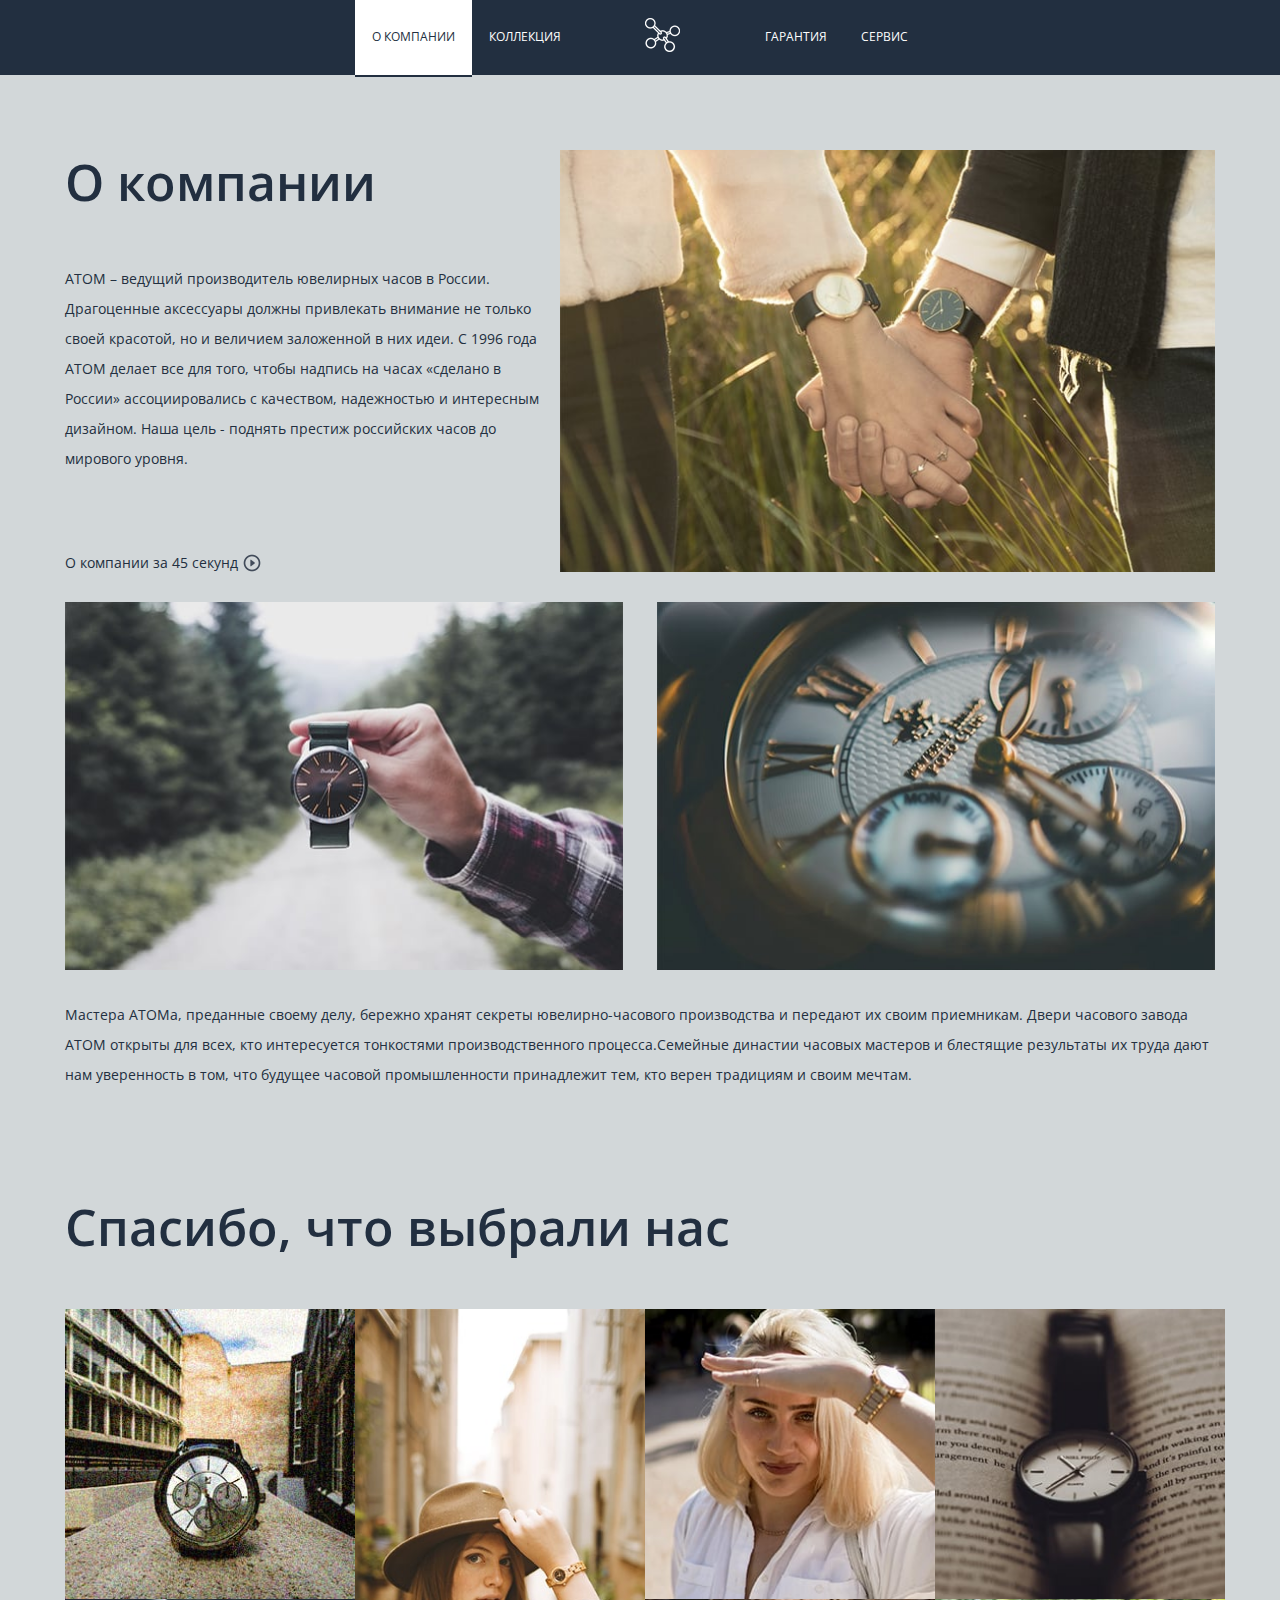
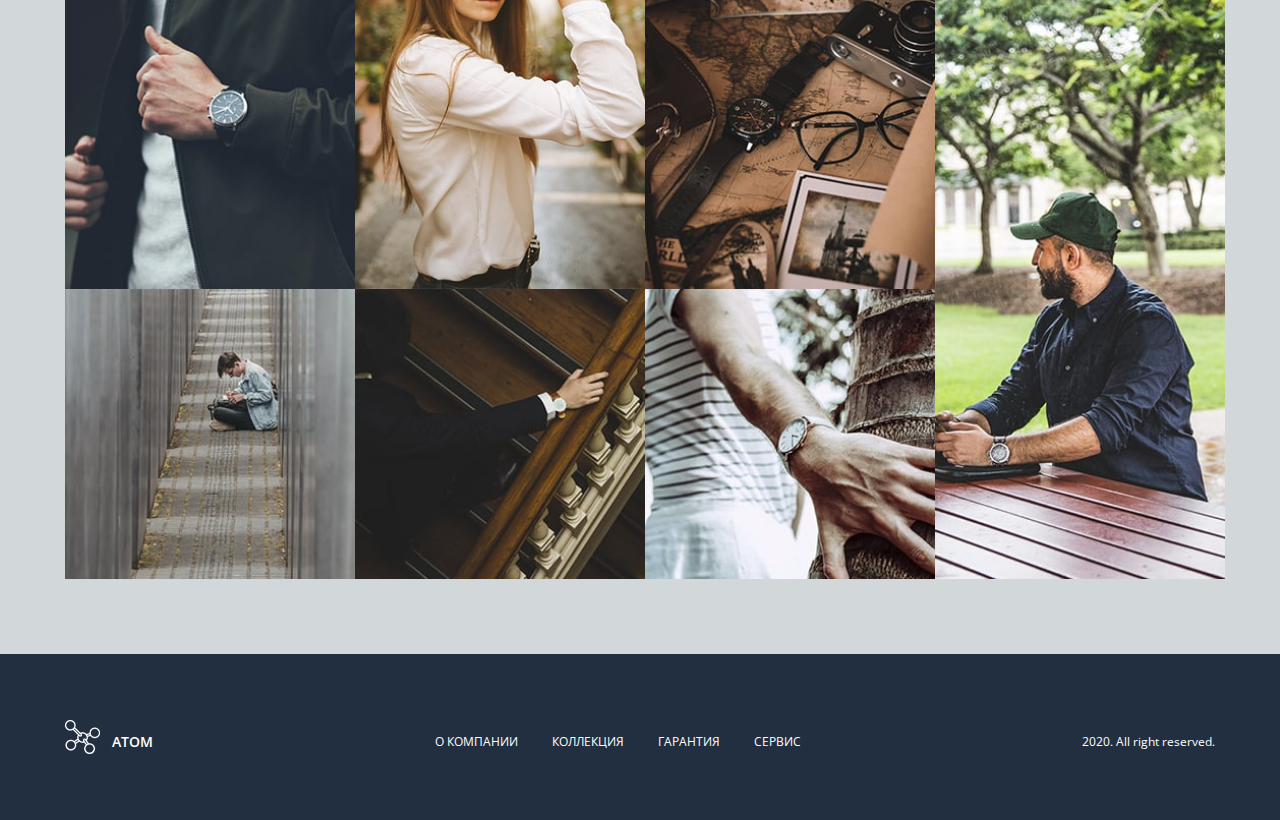
==== blocks/about.html @ 5593a97e "Made second page" ====
<!DOCTYPE html>
<html lang="en">
  <head>
    <meta charset="UTF-8" />
    <meta name="viewport" content="width=device-width, initial-scale=1" />
    <title>Интернет-магазин "Атом"</title>
    <!--css-->
    <link rel="stylesheet" type="text/css" href="../css/styles.min.css" />
  </head>
  <body>
    <div class="wrapper">
      <header class="header header__page-bg">
        <div class="header__row">
          <nav class="header__menu menu">
            <div class="menu__icon icon-menu">
              <span></span>
              <span></span>
              <span></span>
            </div>
            <div class="header-menu"></div>
            <div class="menu__body">
              <ul class="menu__list">
                <li class="active">
                  <a href="#" class="menu__link active"><span>О компании</span></a>
                </li>
                <li>
                  <a href="#" class="menu__link menu__link--right"
                    ><span>Коллекция</span></a
                  >
                </li>
                <li>
                  <a href="#" class="menu__link"><span>Гарантия</span></a>
                </li>
                <li>
                  <a href="#" class="menu__link"><span>Сервис</span></a>
                </li>
              </ul>
            </div>
          </nav>
          <div class="header__logo">
           <a href="../index.html" class="logo__icon"> <img src="../images/logo/01.png" alt="" /></a>
          </div>
        </div>
      </header>
      <main class="main main-page">
        <section class="about">
          <div class="container">
            <div class="about__content">
              <div class="about__row">
                <div class="about__row-body">
                  <div class="row__title title">О компании</div>
                  <div class="row__text">АТОМ – ведущий производитель ювелирных часов в России.
                  Драгоценные аксессуары должны привлекать внимание не только 
                  своей красотой, но и величием заложенной в них идеи. 
                  С 1996 года АТОМ делает все для того,  чтобы надпись на часах 
                  «сделано в России» ассоциировались с качеством, надежностью 
                  и интересным дизайном. Наша цель - поднять престиж  российских 
                  часов до мирового уровня.
                  </div>
                  <div class="row__link"><a href="#" class="row__link">О компании за 45 секунд<img src="../images/about/icon.png"></a></div>
                </div>
                <div class="about__img-body ibg">
                  <img src="../images/about/01.jpg" alt="">
                </div>
              </div>
              <div class="about__row">
                <div class="about__img ibg"><img src="../images/about/02.jpg" alt=""></div>
                <div class="about__img ibg"><img src="../images/about/03.jpg" alt=""></div>
              </div>
              <div class="about__row">
                <div class="about__text">Мастера АТОМа, преданные своему делу, бережно хранят секреты ювелирно-часового производства и передают их своим приемникам. Двери часового завода 
                АТОМ открыты для всех, кто интересуется тонкостями производственного процесса.Семейные династии часовых  мастеров и блестящие результаты их труда дают 
                нам уверенность в том, что будущее часовой промышленности принадлежит тем, кто верен традициям и своим мечтам.</div>
              </div>
            </div>
          </div>
        </section>
        <section class="gallery">
        <div class="container">
          <div class="gallery__body">
            <div class="gallery__title title">Спасибо, что выбрали нас</div>
            <div class="gallery__content">
              <div class="gallery__column">
                <div class="gallery__column-left">
                  <span class="gallery__img ibg"><img src="../images/gallery/01.jpg" alt=""></span>
                  <span class="gallery__img ibg"><img src="../images/gallery/02.jpg" alt=""></span>
                  <span class="gallery__img ibg"><img src="../images/gallery/04.jpg" alt=""></span>
                </div>
                <div class="gallery__column-right">
                  <div class="gallery__img gallery__img-b ibg"><img src="../images/gallery/03.jpg" alt=""></div>
                  <div class="gallery__img ibg"><img src="../images/gallery/05.jpg" alt=""></div>
                </div>
              </div>
              <div class="gallery__column">
                <div class="gallery__column-left">
                  <span class="gallery__img ibg"><img src="../images/gallery/06.jpg" alt=""></span>
                  <span class="gallery__img ibg"><img src="../images/gallery/07.jpg" alt=""></span>
                  <span class="gallery__img ibg"><img src="../images/gallery/08.jpg" alt=""></span>
                </div>
                <div class="gallery__column-right">
                  <div class="gallery__img gallery__img-b right ibg"><img src="../images/gallery/10.jpg" alt=""></div>
                  <div class="gallery__img ibg"><img src="../images/gallery/09.jpg" alt=""></div>
                </div>  
              </div>
            </div>
          </div>
        </div>
        </section>
        <footer class="footer">
        <div class="container">
          <div class="footer__body">
            <div class="footer__column">
              <div class="footer__logo">
                <div class="footer__img"><img src="../images/logo/01.png" alt=""></div>
                <span class="logo__text">ATOM</span>
              </div>
            </div>
            <div class="footer__column">
              <nav class="footer__menu">
                <div class="menu__body-footer">
                  <ul class="menu__list-footer">
                    <li>
                      <a href="#" class="menu__link"><span>О компании</span></a>
                    </li>
                    <li>
                      <a href="#" class="menu__link menu__link"
                        ><span>Коллекция</span></a
                      >
                    </li>
                    <li>
                      <a href="#" class="menu__link"><span>Гарантия</span></a>
                    </li>
                    <li>
                      <a href="#" class="menu__link"><span>Сервис</span></a>
                    </li>
                  </ul>
                </div>
              </nav>
            </div>
            <div class="footer__column">
              <div class="footer__rights">2020. All right reserved.</div>
            </div>
          </div>
        </div>
      </footer>
      </main>

    </div>
    <script src="../js/jquery-3.2.1.min.js"></script>
    <script src="../js/jquery.easing.1.3.js"></script>
    <script src="../js/slick/slick.min.js"></script>
    <script src="../js/main.js"></script>
    <!--end script-->
  </body>
</html>
---- css/styles.min.css ----
@import url(https://fonts.googleapis.com/css?family=Open+Sans:300,400,600,700,800&display=swap&subset=cyrillic);.item__title,.logo__text,.title{font-weight:600}body,html{height:100%}.title,body{color:#222f40}*,ul{padding:0}.btn,.main-screen,.slick-list,.wrapper{overflow:hidden}.item__body-r,.main{-webkit-box-orient:vertical;-webkit-box-direction:normal}.title{font-size:50px;line-height:64px}@media screen and (max-width:767.98px){.title{font-size:40px}}@media screen and (max-width:479.98px){.title{font-size:24px}}*{margin:0;-webkit-box-sizing:border-box;box-sizing:border-box}body{font-family:'Open Sans';font-size:14px;line-height:30px}@media screen and (max-width:479.98px){body{font-size:12px}}li{list-style:none}a{text-decoration:none}.btn{height:56px;line-height:56px;background:#7ab8f3;display:inline-block;padding:0 30px;font-size:16px;font-weight:700;text-transform:uppercase;color:#fff;letter-spacing:1px;border:none;position:relative;min-width:190px;text-align:center}.btn:after,.main{position:absolute;height:100%}.btn:after{content:'';width:0;-webkit-transition:all .5s;transition:all .5s;left:50%;background-color:#3f6ca6}.btn:hover:after,.link span:hover:after,.main{width:100%;left:0}.btn span{position:relative;z-index:2}@media screen and (max-width:480px){.btn{padding:0 25px}}.link span:after{content:"";content-position:absolute;content-left:50%;content-width:0;content-height:1px;content-background-color:#007397;content-bottom:0;content--webkit-transition:all .5s;content-transition:all .5s}.link span:hover:after:hover{color:#007397}.link.active{color:red}.ibg{background-repeat:no-repeat;background-size:cover;background-position:center}.ibg img,.tab__item{display:none}.tab__item.active{display:block}.container{max-width:1170px;margin:0 auto;padding:0 10px;width:100%}.main{top:0;display:-webkit-box;display:-ms-flexbox;display:flex;-ms-flex-direction:column;flex-direction:column}.main-screen{-webkit-box-flex:1;-ms-flex:1 0 100%;flex:1 0 100%;position:relative;-webkit-box-pack:center;-ms-flex-pack:center;justify-content:center;display:-webkit-box;display:-ms-flexbox;display:flex;max-height:900px}.main-screen__bg{position:absolute}.main-screen__bg:after{content:"";position:absolute;width:50.9%;height:100%;top:0;background-image:linear-gradient(198deg,#1b2434 0,rgba(27,36,52,.2) 100%)}@media screen and (max-width:767.98px){.main-screen__bg:after{display:none}}.slick-track,.slider__item-img{display:-webkit-box;display:-ms-flexbox}.main-screen__body{position:relative;margin-top:15%}.main-screen__title{font-size:209px;line-height:209px;font-weight:800;word-spacing:171px;color:#fff}@media screen and (max-width:767.98px){.main-screen__title{font-size:119px}}@media screen and (max-width:479.98px){.main-screen__body{margin-top:40%}.main-screen__title{font-size:87px;word-spacing:90px}}.main-screen__text{margin:-1% 0 0;font-size:12px;line-height:14px;color:#fff;text-transform:uppercase}.main-screen__watch{position:absolute;z-index:20;top:-45px;left:37%;width:243px}.main-screen__watch img{width:100%}@media screen and (max-width:767.98px){.main-screen__text{font-size:9px}.main-screen__watch{width:182px;top:-15px}}@media screen and (max-width:479.98px){.main-screen__text{font-size:8px;margin:-16% 0 0}.main-screen__watch{width:102px;top:34px}}.main-screen__btn{margin:17% 0 0;color:#fff}@media screen and (max-width:767.98px){.main-screen__btn{margin:11% 0 17%}}.main-screen__btn span{z-index:50}.main-screen__btn a{color:#fff}.collection{background-color:#d2d7d9}.collection__bg{background:url(../images/main/bg.png) center center no-repeat;padding:95px 0}@media screen and (max-width:479.98px){.main-screen__btn{margin:32% 0 0}.collection__bg{padding:35px 0 0}}.collection__title{padding:0 0 57px 65px}@media screen and (max-width:767.98px){.collection__title{padding:0 0 33px}}.slider__item{height:440px;width:370px;padding:0 15px}@media screen and (max-width:992.98px){.slider__item{padding:0 20px}}@media screen and (max-width:767.98px){.slider__item{padding:0 15px}}.slider__item-title{color:#222f40;font-size:30px;line-height:64px;font-weight:700}@media screen and (max-width:992.98px){.slider__item-title{font-size:23px}}@media screen and (max-width:479.98px){.slider__item-title{font-size:18px;padding:0;line-height:30px}}.slider__item-img{display:flex;-webkit-box-pack:center;-ms-flex-pack:center;justify-content:center;-webkit-box-align:center;-ms-flex-align:center;align-items:center;height:100%;background-color:#fff}.slider__item-img img{-webkit-filter:drop-shadow(14px 4px 16px rgba(30, 34, 86, .17));filter:drop-shadow(14px 4px 16px rgba(30, 34, 86, .17))}.slick-list{padding:0 70px}@media screen and (max-width:479.98px){.slick-list{padding:0 25px}}.slick-track{display:flex}.news__item,.slick-dots{display:-webkit-box;display:-ms-flexbox}.slick-slider{position:relative;padding:0 70px}@media screen and (max-width:767.98px){.slick-slider{padding:0}}.slick-slide{width:374px}.slick-arrow{position:absolute;top:0;font-size:0;z-index:10;width:70px;height:100%;background-color:#222f40;border:none;cursor:pointer}.slick-prev{background:url(../images/collection/al.png) center center no-repeat #222f40;left:0}.slick-next{background:url(../images/collection/ar.png) center center no-repeat #222f40;right:0}.slick-dots{display:flex;-webkit-box-pack:center;-ms-flex-pack:center;justify-content:center;padding:40px 0 0}@media screen and (max-width:767.98px){.slick-dots{padding:10px 0 0}}.slick-dots li button{margin:10px;width:35px;height:35px;font-size:0;border-radius:50%;background-color:#222f40;border:5px solid #fff}#movie-bg,.header,.header__menu{width:100%}.item,.news__item,.news__item-r,.slick-dots li.slick-active button{background-color:#fff}.slick-dots li.slick-active button{border-color:#fff}.news{padding:95px 0;background:url(../images/main/bg.jpg) center top no-repeat;background-size:cover}@media screen and (max-width:479.98px){.news{padding:35px 0 0}}.news__left{-webkit-box-flex:1;-ms-flex:1 0 50%;flex:1 0 50%;margin:0 25px 0 0}@media screen and (max-width:767.98px){.news__left{margin:0}}.news__item{display:flex;margin:0 0 25px}.news__item:last-child{margin:0}@media screen and (max-width:992.98px){.news__item{-webkit-box-orient:vertical;-webkit-box-direction:normal;-ms-flex-direction:column;flex-direction:column}}.news__item-r{height:100%}.new__title{padding:0 0 57px 65px;color:#fff}@media screen and (max-width:479.98px){.new__title{padding:0 0 33px}}.new__body{display:-webkit-box;display:-ms-flexbox;display:flex}@media screen and (max-width:767.98px){.news__item:last-child{margin:0 0 25px}.new__body{-webkit-box-orient:vertical;-webkit-box-direction:normal;-ms-flex-direction:column;flex-direction:column}.footer__menu{display:none}}.footer,.header__page-bg{background-color:#222f40}.item__img{-webkit-box-flex:1;-ms-flex:1 0 32%;flex:1 0 32%}.about,.item__body-r{-ms-flex-direction:column}@media screen and (max-width:992.98px){.item__img{padding:185px 0 0}}.item__img-r{padding:418px 0 0}@media screen and (max-width:479.98px){.item__img{padding:245px 0 0}#movie-bg video{autoplay:n}}.item__body{padding:40px 25px}.item__text,.item__title{padding:0 0 20px}.item__body-r{flex-direction:column}.item__title{font-size:20px;line-height:64px;color:#3f6ca6}@media screen and (max-width:992.98px){.item__title{line-height:24px}}.item__link{color:#3f6ca6;text-transform:uppercase}.footer{padding:50px 0 40px}.footer__body,.footer__logo{display:-webkit-box;display:-ms-flexbox}.footer__body{display:flex;-webkit-box-align:center;-ms-flex-align:center;align-items:center;-webkit-box-pack:justify;-ms-flex-pack:justify;justify-content:space-between}@media screen and (max-width:767.98px){.footer__body{-webkit-box-orient:vertical;-webkit-box-direction:normal;-ms-flex-direction:column;flex-direction:column}.footer__column{padding:0 0 15px}.footer__column:last-child{padding:30px 0 0}}@media screen and (max-width:767.98px) and (max-width:479.98px){.footer__column:last-child{padding:0}}.footer__logo{display:flex;-webkit-box-align:center;-ms-flex-align:center;align-items:center}.menu__list-footer,.wrapper{display:-webkit-box;display:-ms-flexbox}.footer__rights{font-size:12px;line-height:30px;color:#fff}.menu__list-footer{display:flex}.menu__list-footer .menu__link{color:#fff}.logo__text{padding:0 0 0 12px;font-size:14px;line-height:30px;color:#fff}.wrapper{min-height:100%;display:flex}.header{position:absolute;z-index:50;left:0}@media screen and (max-width:767.98px){.header{position:fixed;background-color:#222f40}}.header__row{display:-webkit-box;display:-ms-flexbox;display:flex;-webkit-box-pack:center;-ms-flex-pack:center;justify-content:center;-webkit-box-align:center;-ms-flex-align:center;align-items:center;height:75px}.header__menu{position:absolute}.header__logo{position:absolute;z-index:2;top:18px;left:50.4%}.header-menu{display:none}@media screen and (max-width:767.98px){.header__logo{left:15px}.header-menu{display:block;position:fixed;width:100%;height:100%;overflow:auto;left:-120%;top:0;background-image:linear-gradient(198deg,#1b2434 0,rgba(27,36,52,.2) 100%);padding:95px 10px 20px;-webkit-transition:all .5s;transition:all .5s}}.header-menu.active{left:0}.menu__body{max-width:570px;margin:0 auto}@media screen and (max-width:767.98px){.menu__body{margin:0;max-width:none}.menu__list li{padding:0 30px}}.menu__list{display:-webkit-box;display:-ms-flexbox;display:flex;-webkit-box-pack:justify;-ms-flex-pack:justify;justify-content:space-between;text-transform:uppercase}.menu__list li{border-bottom:2px solid transparent}.menu__list li:hover{cursor:pointer;background-color:#3f6ca6;border-bottom:2px solid #7ab8f3}.menu__list li:nth-child(2){margin:0 170px 0 0}.menu__list li.active{background-color:#fff;border-bottom:2px solid #222f40;-webkit-transform:scale(1);transform:scale(1)}.menu__link{display:block;font-size:12px;line-height:14px;color:#fff;padding:31px 17px;text-transform:uppercase}.menu__link.active,.row__link{color:#222f40}@media screen and (max-width:767.98px){.menu__list{display:block;text-align:left}.menu__link{padding:30px 0;font-size:16px}.icon-menu{display:block;position:absolute;top:-14px;right:15px;width:30px;height:18px;cursor:pointer;z-index:5}.icon-menu span{top:8px;left:0;position:absolute;width:100%;height:2px;background-color:#fff}.icon-menu span:first-child{top:0}.icon-menu span:last-child{top:auto;bottom:0}.icon-menu.active span{background-color:#fff;-webkit-transform:scale(0);transform:scale(0)}.icon-menu.active span:first-child{top:8px;-webkit-transform:rotate(-45deg);transform:rotate(-45deg)}.icon-menu.active span:last-child{bottom:8px;-webkit-transform:rotate(45deg);transform:rotate(45deg)}}.about,.about__content{display:-webkit-box;display:-ms-flexbox;-webkit-box-orient:vertical;-webkit-box-direction:normal}.about,.gallery,.main-page{background-color:#d2d7d9}.about{display:flex;flex-direction:column;padding:75px 0 0}.about__content{display:flex;-ms-flex-direction:column;flex-direction:column}.about__row,.row__link{display:-webkit-box;display:-ms-flexbox}.about__row{display:flex;-webkit-box-pack:justify;-ms-flex-pack:justify;justify-content:space-between;margin:0 0 30px}@media screen and (max-width:479.98px){.about__row{-ms-flex-wrap:wrap;flex-wrap:wrap}.about__row:nth-child(2){-webkit-box-ordinal-group:4;-ms-flex-order:3;order:3;margin:0}.about{padding:35px 0 0}}.about__row-body{-webkit-box-flex:0;-ms-flex:0 0 43%;flex:0 0 43%}@media screen and (max-width:479.98px){.about__row-body{-webkit-box-flex:0;-ms-flex:0 0 100%;flex:0 0 100%;margin:0 0 30px}}.about__img{-webkit-box-flex:0;-ms-flex:0 0 48.5%;flex:0 0 48.5%;height:368px}.about__img-body{-webkit-box-flex:0;-ms-flex:0 0 57%;flex:0 0 57%}.row{margin:0 0 30px}.row__title{margin:0 0 50px}@media screen and (max-width:479.98px){.about__img-body{padding:186px 0 0;-webkit-box-flex:0;-ms-flex:0 0 100%;flex:0 0 100%}.row__title{margin:0 0 33px}}.row__text{margin:0 0 80px}.row__link{font-size:14px;line-height:17px;display:flex}.gallery__body,.gallery__content{display:-webkit-box;display:-ms-flexbox}.row__link img{padding:0 0 0 5px}.main-page{padding:75px 0 0}.gallery{padding:75px 0}.gallery__title{margin:0 0 50px}.gallery__content{display:flex}@media screen and (max-width:1182px){.gallery__content{-ms-flex-wrap:wrap;flex-wrap:wrap;-webkit-box-pack:center;-ms-flex-pack:center;justify-content:center}}.gallery__body{display:flex;-webkit-box-orient:vertical;-webkit-box-direction:normal;-ms-flex-direction:column;flex-direction:column}.gallery__column,.gallery__column-left{display:-webkit-box;display:-ms-flexbox}.gallery__column{display:flex;-webkit-box-flex:0;-ms-flex:0 0 50%;flex:0 0 50%}.gallery__column-left{display:flex;-webkit-box-orient:vertical;-webkit-box-direction:normal;-ms-flex-direction:column;flex-direction:column}.gallery__img{-webkit-box-flex:0;-ms-flex:0 0 33.333%;flex:0 0 33.333%;padding:145px;top:0;left:0;height:100%;width:100%}@media screen and (max-width:767.98px){.gallery__img{padding:114px}}@media screen and (max-width:479.98px){.gallery__title{margin:0 0 33px}.gallery__content{margin:0 0 50px}.gallery__column{margin:0 0 20px}.gallery__img{padding:77px}.gallery{padding:35px 0 0}}.gallery__img-b{-webkit-box-flex:0;-ms-flex:0 0 66.666%;flex:0 0 66.666%}.gallery__column-right{display:-webkit-box;display:-ms-flexbox;display:flex;-webkit-box-orient:vertical;-webkit-box-direction:normal;-ms-flex-direction:column;flex-direction:column}.gallery__column-right .right{-webkit-box-ordinal-group:3;-ms-flex-order:2;order:2}
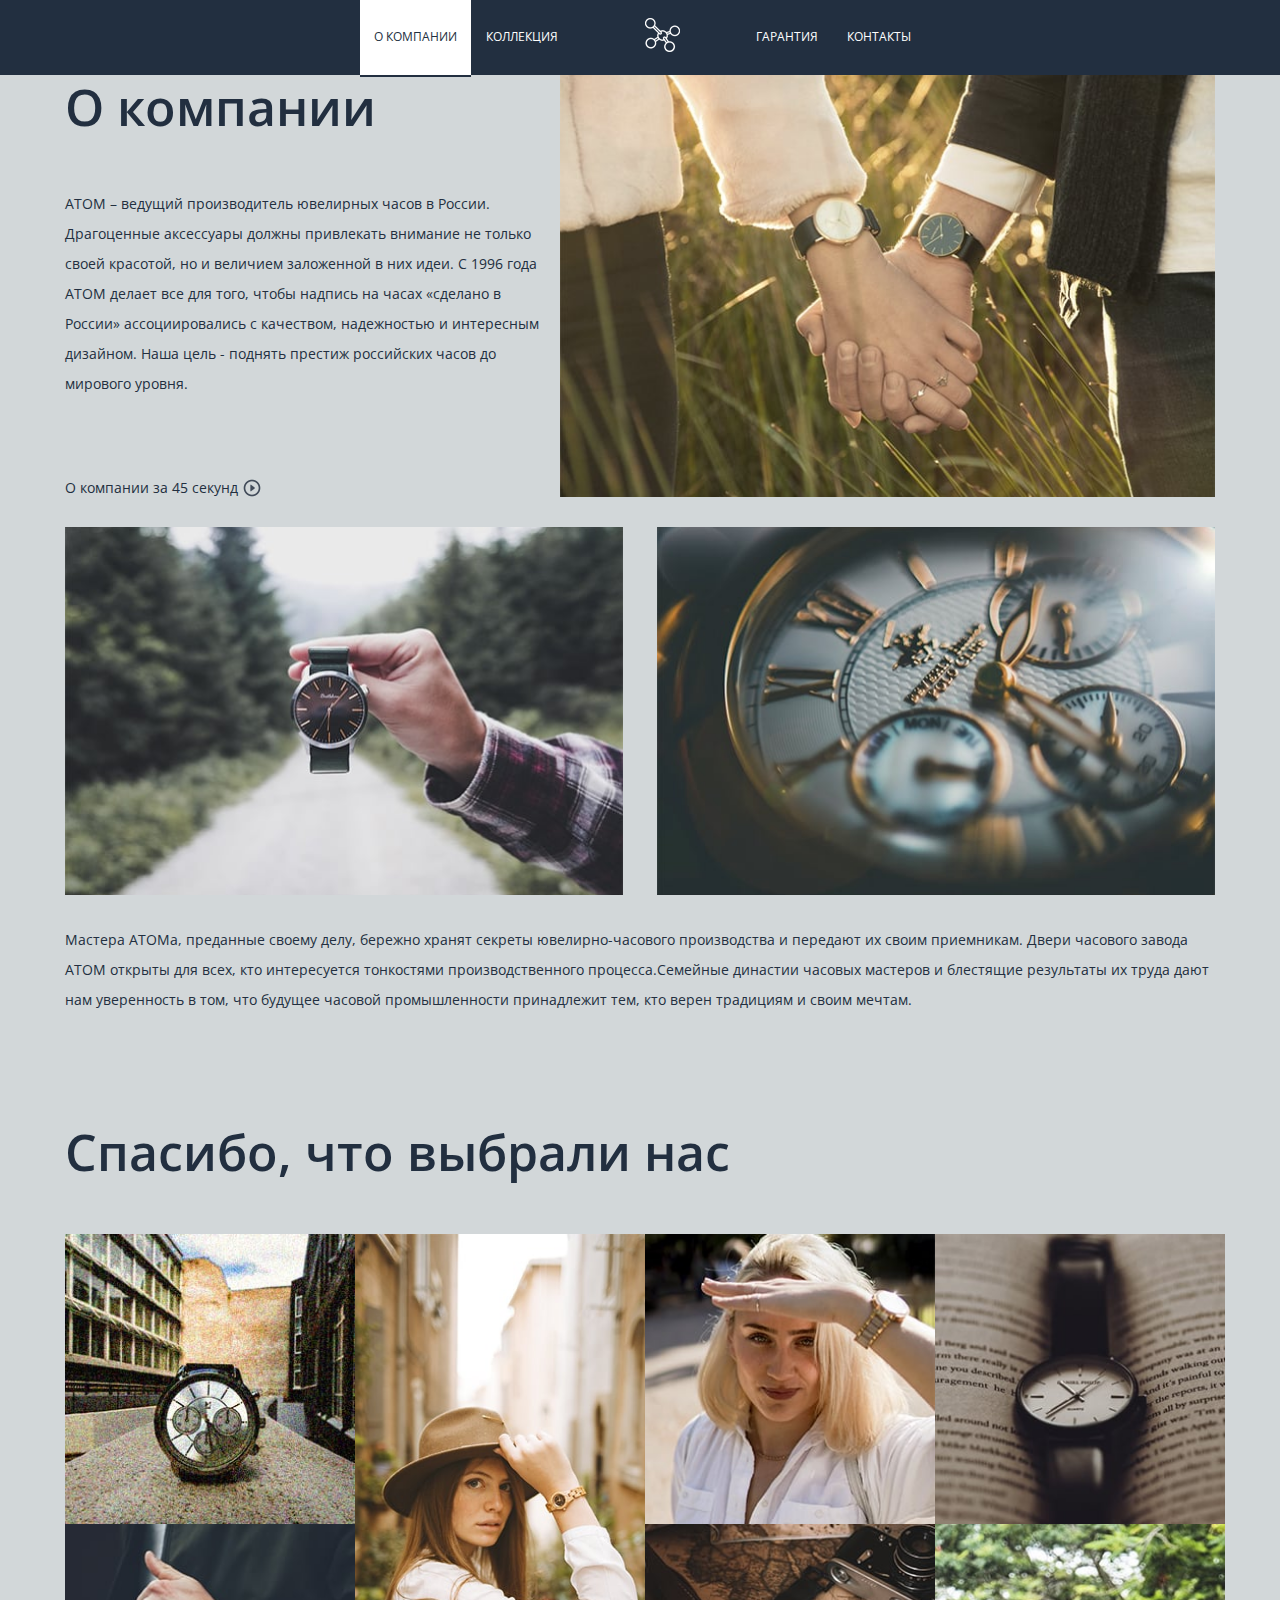
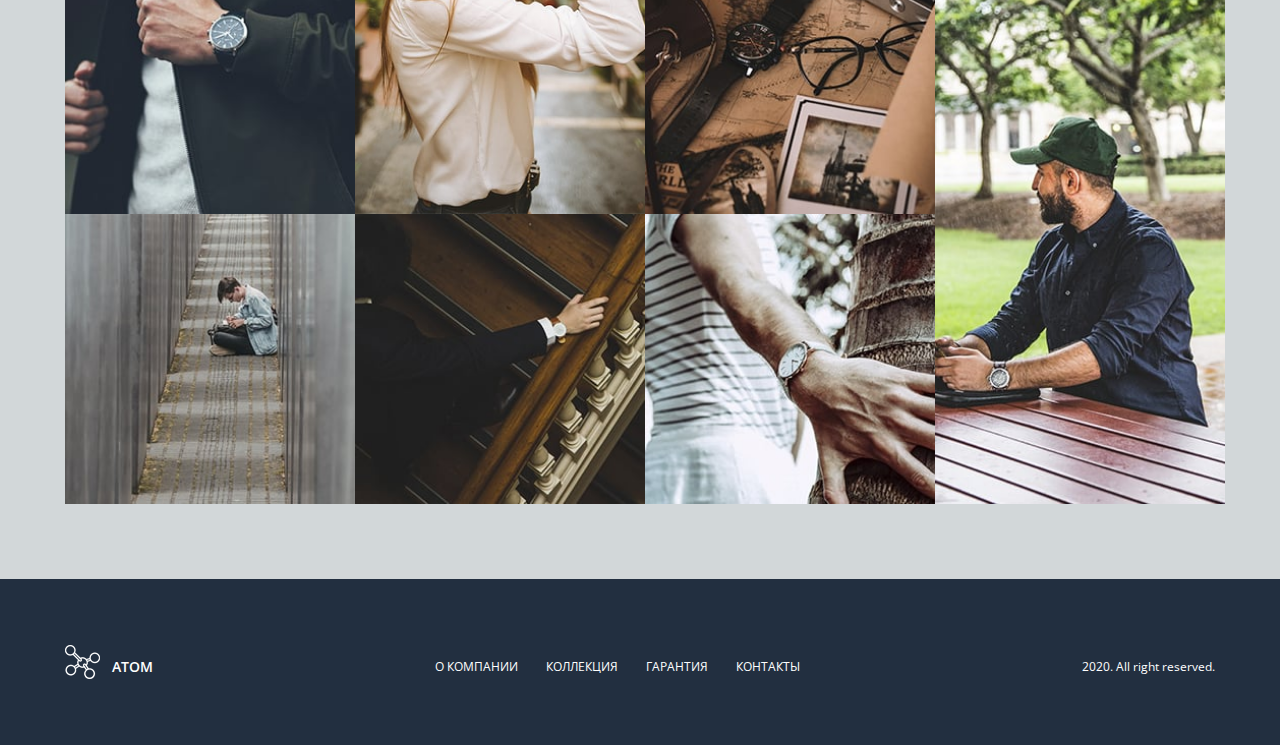
==== commit 58e3c7c4: "Made site" ====
--- a/blocks/about.html
+++ b/blocks/about.html
@@ -8,7 +8,6 @@
     <link rel="stylesheet" type="text/css" href="../css/styles.min.css" />
   </head>
   <body>
-    <div class="wrapper">
       <header class="header header__page-bg">
         <div class="header__row">
           <nav class="header__menu menu">
@@ -24,15 +23,15 @@
                   <a href="#" class="menu__link active"><span>О компании</span></a>
                 </li>
                 <li>
-                  <a href="#" class="menu__link menu__link--right"
+                  <a href="collection.html" class="menu__link menu__link--right"
                     ><span>Коллекция</span></a
                   >
                 </li>
                 <li>
-                  <a href="#" class="menu__link"><span>Гарантия</span></a>
+                  <a href="guaranty.html" class="menu__link"><span>Гарантия</span></a>
                 </li>
                 <li>
-                  <a href="#" class="menu__link"><span>Сервис</span></a>
+                  <a href="contacts.html" class="menu__link"><span>Контакты</span></a>
                 </li>
               </ul>
             </div>
@@ -42,7 +41,7 @@
           </div>
         </div>
       </header>
-      <main class="main main-page">
+      <main class="">
         <section class="about">
           <div class="container">
             <div class="about__content">
@@ -76,37 +75,38 @@
           </div>
         </section>
         <section class="gallery">
-        <div class="container">
-          <div class="gallery__body">
-            <div class="gallery__title title">Спасибо, что выбрали нас</div>
-            <div class="gallery__content">
-              <div class="gallery__column">
-                <div class="gallery__column-left">
-                  <span class="gallery__img ibg"><img src="../images/gallery/01.jpg" alt=""></span>
-                  <span class="gallery__img ibg"><img src="../images/gallery/02.jpg" alt=""></span>
-                  <span class="gallery__img ibg"><img src="../images/gallery/04.jpg" alt=""></span>
+          <div class="container">
+            <div class="gallery__body">
+              <div class="gallery__title title">Спасибо, что выбрали нас</div>
+              <div class="gallery__content">
+                <div class="gallery__column">
+                  <div class="gallery__column-left">
+                    <span class="gallery__img ibg"><img src="../images/gallery/01.jpg" alt=""></span>
+                    <span class="gallery__img ibg"><img src="../images/gallery/02.jpg" alt=""></span>
+                    <span class="gallery__img ibg"><img src="../images/gallery/04.jpg" alt=""></span>
+                  </div>
+                  <div class="gallery__column-right">
+                    <div class="gallery__img gallery__img-b ibg"><img src="../images/gallery/03.jpg" alt=""></div>
+                    <div class="gallery__img ibg"><img src="../images/gallery/05.jpg" alt=""></div>
+                  </div>
                 </div>
-                <div class="gallery__column-right">
-                  <div class="gallery__img gallery__img-b ibg"><img src="../images/gallery/03.jpg" alt=""></div>
-                  <div class="gallery__img ibg"><img src="../images/gallery/05.jpg" alt=""></div>
+                <div class="gallery__column">
+                  <div class="gallery__column-left">
+                    <span class="gallery__img ibg"><img src="../images/gallery/06.jpg" alt=""></span>
+                    <span class="gallery__img ibg"><img src="../images/gallery/07.jpg" alt=""></span>
+                    <span class="gallery__img ibg"><img src="../images/gallery/08.jpg" alt=""></span>
+                  </div>
+                  <div class="gallery__column-right">
+                    <div class="gallery__img gallery__img-b right ibg"><img src="../images/gallery/10.jpg" alt=""></div>
+                    <div class="gallery__img ibg"><img src="../images/gallery/09.jpg" alt=""></div>
+                  </div>  
                 </div>
-              </div>
-              <div class="gallery__column">
-                <div class="gallery__column-left">
-                  <span class="gallery__img ibg"><img src="../images/gallery/06.jpg" alt=""></span>
-                  <span class="gallery__img ibg"><img src="../images/gallery/07.jpg" alt=""></span>
-                  <span class="gallery__img ibg"><img src="../images/gallery/08.jpg" alt=""></span>
-                </div>
-                <div class="gallery__column-right">
-                  <div class="gallery__img gallery__img-b right ibg"><img src="../images/gallery/10.jpg" alt=""></div>
-                  <div class="gallery__img ibg"><img src="../images/gallery/09.jpg" alt=""></div>
-                </div>  
               </div>
             </div>
           </div>
-        </div>
         </section>
-        <footer class="footer">
+      </main>
+      <footer class="footer">
         <div class="container">
           <div class="footer__body">
             <div class="footer__column">
@@ -131,7 +131,7 @@
                       <a href="#" class="menu__link"><span>Гарантия</span></a>
                     </li>
                     <li>
-                      <a href="#" class="menu__link"><span>Сервис</span></a>
+                      <a href="#" class="menu__link"><span>Контакты</span></a>
                     </li>
                   </ul>
                 </div>
@@ -143,9 +143,6 @@
           </div>
         </div>
       </footer>
-      </main>
-
-    </div>
     <script src="../js/jquery-3.2.1.min.js"></script>
     <script src="../js/jquery.easing.1.3.js"></script>
     <script src="../js/slick/slick.min.js"></script>
--- a/css/styles.min.css
+++ b/css/styles.min.css
@@ -1 +1 @@
-@import url(https://fonts.googleapis.com/css?family=Open+Sans:300,400,600,700,800&display=swap&subset=cyrillic);.item__title,.logo__text,.title{font-weight:600}body,html{height:100%}.title,body{color:#222f40}*,ul{padding:0}.btn,.main-screen,.slick-list,.wrapper{overflow:hidden}.item__body-r,.main{-webkit-box-orient:vertical;-webkit-box-direction:normal}.title{font-size:50px;line-height:64px}@media screen and (max-width:767.98px){.title{font-size:40px}}@media screen and (max-width:479.98px){.title{font-size:24px}}*{margin:0;-webkit-box-sizing:border-box;box-sizing:border-box}body{font-family:'Open Sans';font-size:14px;line-height:30px}@media screen and (max-width:479.98px){body{font-size:12px}}li{list-style:none}a{text-decoration:none}.btn{height:56px;line-height:56px;background:#7ab8f3;display:inline-block;padding:0 30px;font-size:16px;font-weight:700;text-transform:uppercase;color:#fff;letter-spacing:1px;border:none;position:relative;min-width:190px;text-align:center}.btn:after,.main{position:absolute;height:100%}.btn:after{content:'';width:0;-webkit-transition:all .5s;transition:all .5s;left:50%;background-color:#3f6ca6}.btn:hover:after,.link span:hover:after,.main{width:100%;left:0}.btn span{position:relative;z-index:2}@media screen and (max-width:480px){.btn{padding:0 25px}}.link span:after{content:"";content-position:absolute;content-left:50%;content-width:0;content-height:1px;content-background-color:#007397;content-bottom:0;content--webkit-transition:all .5s;content-transition:all .5s}.link span:hover:after:hover{color:#007397}.link.active{color:red}.ibg{background-repeat:no-repeat;background-size:cover;background-position:center}.ibg img,.tab__item{display:none}.tab__item.active{display:block}.container{max-width:1170px;margin:0 auto;padding:0 10px;width:100%}.main{top:0;display:-webkit-box;display:-ms-flexbox;display:flex;-ms-flex-direction:column;flex-direction:column}.main-screen{-webkit-box-flex:1;-ms-flex:1 0 100%;flex:1 0 100%;position:relative;-webkit-box-pack:center;-ms-flex-pack:center;justify-content:center;display:-webkit-box;display:-ms-flexbox;display:flex;max-height:900px}.main-screen__bg{position:absolute}.main-screen__bg:after{content:"";position:absolute;width:50.9%;height:100%;top:0;background-image:linear-gradient(198deg,#1b2434 0,rgba(27,36,52,.2) 100%)}@media screen and (max-width:767.98px){.main-screen__bg:after{display:none}}.slick-track,.slider__item-img{display:-webkit-box;display:-ms-flexbox}.main-screen__body{position:relative;margin-top:15%}.main-screen__title{font-size:209px;line-height:209px;font-weight:800;word-spacing:171px;color:#fff}@media screen and (max-width:767.98px){.main-screen__title{font-size:119px}}@media screen and (max-width:479.98px){.main-screen__body{margin-top:40%}.main-screen__title{font-size:87px;word-spacing:90px}}.main-screen__text{margin:-1% 0 0;font-size:12px;line-height:14px;color:#fff;text-transform:uppercase}.main-screen__watch{position:absolute;z-index:20;top:-45px;left:37%;width:243px}.main-screen__watch img{width:100%}@media screen and (max-width:767.98px){.main-screen__text{font-size:9px}.main-screen__watch{width:182px;top:-15px}}@media screen and (max-width:479.98px){.main-screen__text{font-size:8px;margin:-16% 0 0}.main-screen__watch{width:102px;top:34px}}.main-screen__btn{margin:17% 0 0;color:#fff}@media screen and (max-width:767.98px){.main-screen__btn{margin:11% 0 17%}}.main-screen__btn span{z-index:50}.main-screen__btn a{color:#fff}.collection{background-color:#d2d7d9}.collection__bg{background:url(../images/main/bg.png) center center no-repeat;padding:95px 0}@media screen and (max-width:479.98px){.main-screen__btn{margin:32% 0 0}.collection__bg{padding:35px 0 0}}.collection__title{padding:0 0 57px 65px}@media screen and (max-width:767.98px){.collection__title{padding:0 0 33px}}.slider__item{height:440px;width:370px;padding:0 15px}@media screen and (max-width:992.98px){.slider__item{padding:0 20px}}@media screen and (max-width:767.98px){.slider__item{padding:0 15px}}.slider__item-title{color:#222f40;font-size:30px;line-height:64px;font-weight:700}@media screen and (max-width:992.98px){.slider__item-title{font-size:23px}}@media screen and (max-width:479.98px){.slider__item-title{font-size:18px;padding:0;line-height:30px}}.slider__item-img{display:flex;-webkit-box-pack:center;-ms-flex-pack:center;justify-content:center;-webkit-box-align:center;-ms-flex-align:center;align-items:center;height:100%;background-color:#fff}.slider__item-img img{-webkit-filter:drop-shadow(14px 4px 16px rgba(30, 34, 86, .17));filter:drop-shadow(14px 4px 16px rgba(30, 34, 86, .17))}.slick-list{padding:0 70px}@media screen and (max-width:479.98px){.slick-list{padding:0 25px}}.slick-track{display:flex}.news__item,.slick-dots{display:-webkit-box;display:-ms-flexbox}.slick-slider{position:relative;padding:0 70px}@media screen and (max-width:767.98px){.slick-slider{padding:0}}.slick-slide{width:374px}.slick-arrow{position:absolute;top:0;font-size:0;z-index:10;width:70px;height:100%;background-color:#222f40;border:none;cursor:pointer}.slick-prev{background:url(../images/collection/al.png) center center no-repeat #222f40;left:0}.slick-next{background:url(../images/collection/ar.png) center center no-repeat #222f40;right:0}.slick-dots{display:flex;-webkit-box-pack:center;-ms-flex-pack:center;justify-content:center;padding:40px 0 0}@media screen and (max-width:767.98px){.slick-dots{padding:10px 0 0}}.slick-dots li button{margin:10px;width:35px;height:35px;font-size:0;border-radius:50%;background-color:#222f40;border:5px solid #fff}#movie-bg,.header,.header__menu{width:100%}.item,.news__item,.news__item-r,.slick-dots li.slick-active button{background-color:#fff}.slick-dots li.slick-active button{border-color:#fff}.news{padding:95px 0;background:url(../images/main/bg.jpg) center top no-repeat;background-size:cover}@media screen and (max-width:479.98px){.news{padding:35px 0 0}}.news__left{-webkit-box-flex:1;-ms-flex:1 0 50%;flex:1 0 50%;margin:0 25px 0 0}@media screen and (max-width:767.98px){.news__left{margin:0}}.news__item{display:flex;margin:0 0 25px}.news__item:last-child{margin:0}@media screen and (max-width:992.98px){.news__item{-webkit-box-orient:vertical;-webkit-box-direction:normal;-ms-flex-direction:column;flex-direction:column}}.news__item-r{height:100%}.new__title{padding:0 0 57px 65px;color:#fff}@media screen and (max-width:479.98px){.new__title{padding:0 0 33px}}.new__body{display:-webkit-box;display:-ms-flexbox;display:flex}@media screen and (max-width:767.98px){.news__item:last-child{margin:0 0 25px}.new__body{-webkit-box-orient:vertical;-webkit-box-direction:normal;-ms-flex-direction:column;flex-direction:column}.footer__menu{display:none}}.footer,.header__page-bg{background-color:#222f40}.item__img{-webkit-box-flex:1;-ms-flex:1 0 32%;flex:1 0 32%}.about,.item__body-r{-ms-flex-direction:column}@media screen and (max-width:992.98px){.item__img{padding:185px 0 0}}.item__img-r{padding:418px 0 0}@media screen and (max-width:479.98px){.item__img{padding:245px 0 0}#movie-bg video{autoplay:n}}.item__body{padding:40px 25px}.item__text,.item__title{padding:0 0 20px}.item__body-r{flex-direction:column}.item__title{font-size:20px;line-height:64px;color:#3f6ca6}@media screen and (max-width:992.98px){.item__title{line-height:24px}}.item__link{color:#3f6ca6;text-transform:uppercase}.footer{padding:50px 0 40px}.footer__body,.footer__logo{display:-webkit-box;display:-ms-flexbox}.footer__body{display:flex;-webkit-box-align:center;-ms-flex-align:center;align-items:center;-webkit-box-pack:justify;-ms-flex-pack:justify;justify-content:space-between}@media screen and (max-width:767.98px){.footer__body{-webkit-box-orient:vertical;-webkit-box-direction:normal;-ms-flex-direction:column;flex-direction:column}.footer__column{padding:0 0 15px}.footer__column:last-child{padding:30px 0 0}}@media screen and (max-width:767.98px) and (max-width:479.98px){.footer__column:last-child{padding:0}}.footer__logo{display:flex;-webkit-box-align:center;-ms-flex-align:center;align-items:center}.menu__list-footer,.wrapper{display:-webkit-box;display:-ms-flexbox}.footer__rights{font-size:12px;line-height:30px;color:#fff}.menu__list-footer{display:flex}.menu__list-footer .menu__link{color:#fff}.logo__text{padding:0 0 0 12px;font-size:14px;line-height:30px;color:#fff}.wrapper{min-height:100%;display:flex}.header{position:absolute;z-index:50;left:0}@media screen and (max-width:767.98px){.header{position:fixed;background-color:#222f40}}.header__row{display:-webkit-box;display:-ms-flexbox;display:flex;-webkit-box-pack:center;-ms-flex-pack:center;justify-content:center;-webkit-box-align:center;-ms-flex-align:center;align-items:center;height:75px}.header__menu{position:absolute}.header__logo{position:absolute;z-index:2;top:18px;left:50.4%}.header-menu{display:none}@media screen and (max-width:767.98px){.header__logo{left:15px}.header-menu{display:block;position:fixed;width:100%;height:100%;overflow:auto;left:-120%;top:0;background-image:linear-gradient(198deg,#1b2434 0,rgba(27,36,52,.2) 100%);padding:95px 10px 20px;-webkit-transition:all .5s;transition:all .5s}}.header-menu.active{left:0}.menu__body{max-width:570px;margin:0 auto}@media screen and (max-width:767.98px){.menu__body{margin:0;max-width:none}.menu__list li{padding:0 30px}}.menu__list{display:-webkit-box;display:-ms-flexbox;display:flex;-webkit-box-pack:justify;-ms-flex-pack:justify;justify-content:space-between;text-transform:uppercase}.menu__list li{border-bottom:2px solid transparent}.menu__list li:hover{cursor:pointer;background-color:#3f6ca6;border-bottom:2px solid #7ab8f3}.menu__list li:nth-child(2){margin:0 170px 0 0}.menu__list li.active{background-color:#fff;border-bottom:2px solid #222f40;-webkit-transform:scale(1);transform:scale(1)}.menu__link{display:block;font-size:12px;line-height:14px;color:#fff;padding:31px 17px;text-transform:uppercase}.menu__link.active,.row__link{color:#222f40}@media screen and (max-width:767.98px){.menu__list{display:block;text-align:left}.menu__link{padding:30px 0;font-size:16px}.icon-menu{display:block;position:absolute;top:-14px;right:15px;width:30px;height:18px;cursor:pointer;z-index:5}.icon-menu span{top:8px;left:0;position:absolute;width:100%;height:2px;background-color:#fff}.icon-menu span:first-child{top:0}.icon-menu span:last-child{top:auto;bottom:0}.icon-menu.active span{background-color:#fff;-webkit-transform:scale(0);transform:scale(0)}.icon-menu.active span:first-child{top:8px;-webkit-transform:rotate(-45deg);transform:rotate(-45deg)}.icon-menu.active span:last-child{bottom:8px;-webkit-transform:rotate(45deg);transform:rotate(45deg)}}.about,.about__content{display:-webkit-box;display:-ms-flexbox;-webkit-box-orient:vertical;-webkit-box-direction:normal}.about,.gallery,.main-page{background-color:#d2d7d9}.about{display:flex;flex-direction:column;padding:75px 0 0}.about__content{display:flex;-ms-flex-direction:column;flex-direction:column}.about__row,.row__link{display:-webkit-box;display:-ms-flexbox}.about__row{display:flex;-webkit-box-pack:justify;-ms-flex-pack:justify;justify-content:space-between;margin:0 0 30px}@media screen and (max-width:479.98px){.about__row{-ms-flex-wrap:wrap;flex-wrap:wrap}.about__row:nth-child(2){-webkit-box-ordinal-group:4;-ms-flex-order:3;order:3;margin:0}.about{padding:35px 0 0}}.about__row-body{-webkit-box-flex:0;-ms-flex:0 0 43%;flex:0 0 43%}@media screen and (max-width:479.98px){.about__row-body{-webkit-box-flex:0;-ms-flex:0 0 100%;flex:0 0 100%;margin:0 0 30px}}.about__img{-webkit-box-flex:0;-ms-flex:0 0 48.5%;flex:0 0 48.5%;height:368px}.about__img-body{-webkit-box-flex:0;-ms-flex:0 0 57%;flex:0 0 57%}.row{margin:0 0 30px}.row__title{margin:0 0 50px}@media screen and (max-width:479.98px){.about__img-body{padding:186px 0 0;-webkit-box-flex:0;-ms-flex:0 0 100%;flex:0 0 100%}.row__title{margin:0 0 33px}}.row__text{margin:0 0 80px}.row__link{font-size:14px;line-height:17px;display:flex}.gallery__body,.gallery__content{display:-webkit-box;display:-ms-flexbox}.row__link img{padding:0 0 0 5px}.main-page{padding:75px 0 0}.gallery{padding:75px 0}.gallery__title{margin:0 0 50px}.gallery__content{display:flex}@media screen and (max-width:1182px){.gallery__content{-ms-flex-wrap:wrap;flex-wrap:wrap;-webkit-box-pack:center;-ms-flex-pack:center;justify-content:center}}.gallery__body{display:flex;-webkit-box-orient:vertical;-webkit-box-direction:normal;-ms-flex-direction:column;flex-direction:column}.gallery__column,.gallery__column-left{display:-webkit-box;display:-ms-flexbox}.gallery__column{display:flex;-webkit-box-flex:0;-ms-flex:0 0 50%;flex:0 0 50%}.gallery__column-left{display:flex;-webkit-box-orient:vertical;-webkit-box-direction:normal;-ms-flex-direction:column;flex-direction:column}.gallery__img{-webkit-box-flex:0;-ms-flex:0 0 33.333%;flex:0 0 33.333%;padding:145px;top:0;left:0;height:100%;width:100%}@media screen and (max-width:767.98px){.gallery__img{padding:114px}}@media screen and (max-width:479.98px){.gallery__title{margin:0 0 33px}.gallery__content{margin:0 0 50px}.gallery__column{margin:0 0 20px}.gallery__img{padding:77px}.gallery{padding:35px 0 0}}.gallery__img-b{-webkit-box-flex:0;-ms-flex:0 0 66.666%;flex:0 0 66.666%}.gallery__column-right{display:-webkit-box;display:-ms-flexbox;display:flex;-webkit-box-orient:vertical;-webkit-box-direction:normal;-ms-flex-direction:column;flex-direction:column}.gallery__column-right .right{-webkit-box-ordinal-group:3;-ms-flex-order:2;order:2}+@import url(https://fonts.googleapis.com/css?family=Open+Sans:300,400,600,700,800&display=swap&subset=cyrillic);.item__title,.logo__text,.title{font-weight:600}.btn:after,.main,.main-screen__bg:after,body,html{height:100%}.title,body{color:#222f40}*,ul{padding:0}.btn,.slick-arrow{border:none;cursor:pointer}.btn,.main-screen,.slick-list,.wrapper{overflow:hidden}.btn:after,.guaranty__card span:before{content:''}.btn:after,.slider__item{-webkit-transition:all .5s}.item__body-r,.main{-webkit-box-orient:vertical}.title{font-size:50px;line-height:64px}@media screen and (max-width:767.98px){.title{font-size:40px}}@media screen and (max-width:479.98px){.title{font-size:24px}}*{margin:0;-webkit-box-sizing:border-box;box-sizing:border-box}body{font-family:'Open Sans';font-size:14px;line-height:30px}@media screen and (max-width:479.98px){body{font-size:12px}}li{list-style:none}a{text-decoration:none}.bascket__text:hover,.menu__list-footer .menu__link:hover{text-decoration:underline}.btn{height:56px;line-height:56px;background:#7ab8f3;display:inline-block;padding:0 30px;font-size:16px;font-weight:700;text-transform:uppercase;color:#fff;letter-spacing:1px;position:relative;min-width:190px;text-align:center}.btn:after{width:0;position:absolute;transition:all .5s;left:50%;background-color:#3f6ca6}.btn:hover:after,.link span:hover:after,.main{width:100%;left:0}.btn span{position:relative;z-index:2}@media screen and (max-width:480px){.btn{padding:0 25px}}.link span:after{content:"";content-position:absolute;content-left:50%;content-width:0;content-height:1px;content-background-color:#007397;content-bottom:0;content--webkit-transition:all .5s;content-transition:all .5s}.bottom__label:before,.card__title input[type=radio]:checked+label:before,.close-popup:after,.close-popup:before,.item__price-prev:before,.main-screen__bg:after{content:""}.link span:hover:after:hover{color:#007397}.link.active{color:red}.ibg{background-repeat:no-repeat;background-size:cover;background-position:center}.ibg img,.tab__item{display:none}.tab__item.active{display:block}.container{max-width:1170px;margin:0 auto;padding:0 10px;width:100%}.main{position:absolute;top:0;display:-webkit-box;display:-ms-flexbox;display:flex;-webkit-box-direction:normal;-ms-flex-direction:column;flex-direction:column}.main-screen{-webkit-box-flex:1;-ms-flex:1 0 100%;flex:1 0 100%;position:relative;-webkit-box-pack:center;-ms-flex-pack:center;justify-content:center;display:-webkit-box;display:-ms-flexbox;display:flex;max-height:900px}.main-screen__bg{position:absolute}.main-screen__bg:after{position:absolute;width:50.9%;top:0;background-image:linear-gradient(198deg,#1b2434 0,rgba(27,36,52,.2) 100%)}@media screen and (max-width:767.98px){.main-screen__bg:after{display:none}}.slick-track,.slider__item-img{display:-webkit-box;display:-ms-flexbox}.main-screen__body{position:relative;margin-top:15%}.main-screen__title{font-size:209px;line-height:209px;font-weight:800;word-spacing:171px;color:#fff}@media screen and (max-width:767.98px){.main-screen__title{font-size:119px}}@media screen and (max-width:479.98px){.main-screen__body{margin-top:40%}.main-screen__title{font-size:87px;word-spacing:90px}}.main-screen__text{margin:-1% 0 0;font-size:12px;line-height:14px;color:#fff;text-transform:uppercase}.main-screen__watch{position:absolute;z-index:20;top:-45px;left:37%;width:243px}.main-screen__watch img{width:100%}@media screen and (max-width:767.98px){.main-screen__text{font-size:9px}.main-screen__watch{width:182px;top:-15px}}@media screen and (max-width:479.98px){.main-screen__text{font-size:8px;margin:-16% 0 0}.main-screen__watch{width:102px;top:34px}}.main-screen__btn{margin:17% 0 0;color:#fff}@media screen and (max-width:767.98px){.main-screen__btn{margin:11% 0 17%}}.main-screen__btn span{z-index:50}.main-screen__btn a{color:#fff}.collection__bg{background:url(../images/main/bg.png) center center no-repeat}@media screen and (max-width:479.98px){.main-screen__btn{margin:32% 0 0}.collection__bg{padding:35px 0 0}}.collection__title{padding:0 0 57px 65px}@media screen and (max-width:767.98px){.collection__title{padding:0 0 33px}}.slider__item{height:440px;width:370px;padding:0 15px;transition:all .5s}@media screen and (max-width:992.98px){.main-screen{max-height:645px}.slider__item{padding:0 20px}}@media screen and (max-width:767.98px){.slider__item{padding:0 15px}}.slider__item-title{color:#222f40;font-size:30px;line-height:64px;font-weight:700}@media screen and (max-width:992.98px){.slider__item-title{font-size:23px}}@media screen and (max-width:479.98px){.slider__item{width:310px}.slider__item-title{font-size:18px;padding:0;line-height:30px}}.slider__item-img{display:flex;-webkit-box-pack:center;-ms-flex-pack:center;justify-content:center;-webkit-box-align:center;-ms-flex-align:center;align-items:center;height:85%;background-color:#fff;cursor:pointer;-webkit-transition:all 15s;transition:all 15s}.slider__item-img img{-webkit-filter:drop-shadow(14px 4px 16px rgba(30, 34, 86, .17));filter:drop-shadow(14px 4px 16px rgba(30, 34, 86, .17));-webkit-transition:all .5s;transition:all .5s}.slider__item-img img:hover{-webkit-transform:scale(1.2);transform:scale(1.2)}.slick-list{padding:0 70px}@media screen and (max-width:479.98px){.slick-list{padding:0 25px}}.slick-track{display:flex}.news__item,.slick-dots{display:-webkit-box;display:-ms-flexbox}.slick-slider{position:relative;padding:0 70px}@media screen and (max-width:767.98px){.slick-slider{padding:0}}.slick-slide{width:374px}.slick-arrow{position:absolute;top:0;font-size:0;z-index:10;width:70px;height:100%;background-color:#222f40}.slick-prev{background:url(../images/collection/al.png) center center no-repeat #222f40;left:0}.slick-next{background:url(../images/collection/ar.png) center center no-repeat #222f40;right:0}.slick-dots{display:flex;-webkit-box-pack:center;-ms-flex-pack:center;justify-content:center;padding:40px 0 0}@media screen and (max-width:767.98px){.slick-dots{padding:10px 0 0}}.slick-dots li button{margin:10px;width:35px;height:35px;font-size:0;border-radius:50%;background-color:#222f40;border:5px solid #fff}#movie-bg,.header,.header__menu{width:100%}.item,.news__item,.news__item-r,.slick-dots li.slick-active button{background-color:#fff}.slick-dots li.slick-active button{border-color:#fff}.news{padding:95px 0;background:url(../images/main/bg.jpg) center top no-repeat;background-size:cover}@media screen and (max-width:479.98px){.news{padding:35px 0 0}}.news__left{-webkit-box-flex:1;-ms-flex:1 0 50%;flex:1 0 50%;margin:0 25px 0 0}@media screen and (max-width:767.98px){.news__left{margin:0}}.news__item{display:flex;margin:0 0 25px}.news__item:last-child{margin:0}@media screen and (max-width:992.98px){.news__item{-webkit-box-orient:vertical;-webkit-box-direction:normal;-ms-flex-direction:column;flex-direction:column}}.news__item-r{height:100%}.new__title{padding:0 0 57px 65px;color:#fff}@media screen and (max-width:479.98px){.new__title{padding:0 0 33px}}.new__body{display:-webkit-box;display:-ms-flexbox;display:flex}@media screen and (max-width:767.98px){.news__item:last-child{margin:0 0 25px}.new__body{-webkit-box-orient:vertical;-webkit-box-direction:normal;-ms-flex-direction:column;flex-direction:column}.footer__menu{display:none}}.footer,.guaranty,.header__page-bg{background-color:#222f40}.item__img{-webkit-box-flex:1;-ms-flex:1 0 32%;flex:1 0 32%}.about,.item__body-r{-ms-flex-direction:column}@media screen and (max-width:992.98px){.item__img{padding:185px 0 0}.item__title{line-height:24px}}.item__img-r{padding:418px 0 0}@media screen and (max-width:479.98px){.item__img{padding:245px 0 0}#movie-bg video{autoplay:n}}.item__body{padding:40px 25px}.item__body-r{-webkit-box-direction:normal;flex-direction:column}.item__link{color:#3f6ca6;text-transform:uppercase}.footer{padding:50px 0 40px}.footer__body,.footer__logo{display:-webkit-box;display:-ms-flexbox}.footer__body{display:flex;-webkit-box-align:center;-ms-flex-align:center;align-items:center;-webkit-box-pack:justify;-ms-flex-pack:justify;justify-content:space-between}@media screen and (max-width:767.98px){.footer__body{-webkit-box-orient:vertical;-webkit-box-direction:normal;-ms-flex-direction:column;flex-direction:column}.footer__column{padding:0 0 15px}.footer__column:last-child{padding:30px 0 0}}@media screen and (max-width:767.98px) and (max-width:479.98px){.footer__column:last-child{padding:0}}.footer__logo{display:flex;-webkit-box-align:center;-ms-flex-align:center;align-items:center}.menu__list-footer,.wrapper{display:-webkit-box;display:-ms-flexbox}.footer__rights{font-size:12px;line-height:30px;color:#fff}.menu__list-footer{display:flex}.menu__list-footer .menu__link{color:#fff;-webkit-transition:all .5s;transition:all .5s}.logo__text{padding:0 0 0 12px;font-size:14px;line-height:30px;color:#fff}.wrapper{min-height:100%;display:flex}.header{position:absolute;z-index:50;left:0}@media screen and (max-width:767.98px){.header{position:fixed;background-color:#222f40}}.header__row{display:-webkit-box;display:-ms-flexbox;display:flex;-webkit-box-pack:center;-ms-flex-pack:center;justify-content:center;-webkit-box-align:center;-ms-flex-align:center;align-items:center;height:75px}.header__menu{position:absolute}.header__logo{position:absolute;z-index:2;top:18px;left:50.4%;cursor:pointer;-webkit-transition:all .5s;transition:all .5s}.header__logo:hover{-webkit-transform:scale(1.1);transform:scale(1.1)}.header-menu{display:none}@media screen and (max-width:767.98px){.header__logo{left:15px}.header-menu{display:block;position:fixed;width:100%;height:100%;overflow:auto;left:-120%;top:0;background-image:linear-gradient(198deg,#1b2434 0,rgba(27,36,52,.2) 100%);padding:95px 10px 20px;-webkit-transition:all .5s;transition:all .5s}}.about,.menu__list{display:-ms-flexbox}.header-menu.active{left:0}.menu__body{max-width:570px;margin:0 auto}@media screen and (max-width:767.98px){.menu__body{margin:0;max-width:none}.menu__list li{padding:0 30px}}.menu__list{display:-webkit-box;display:flex;-webkit-box-pack:justify;-ms-flex-pack:justify;justify-content:space-between;margin:0 0 0 5px;text-transform:uppercase}.menu__list li{-webkit-transition:all .5s;transition:all .5s;border-bottom:2px solid transparent}.menu__list li:hover{cursor:pointer;background-color:#3f6ca6;border-bottom:2px solid #7ab8f3}.menu__list li:nth-child(2){margin:0 170px 0 0}@media screen and (max-width:479.98px){.menu__list li:nth-child(2){margin:0}}.menu__list li.active{background-color:#fff;border-bottom:2px solid #222f40}.menu__link{display:block;font-size:12px;line-height:14px;color:#fff;padding:31px 14px;text-transform:uppercase}.menu__link.active,.row__link{color:#222f40}@media screen and (max-width:767.98px){.menu__list{display:block;text-align:left}.menu__link{padding:30px 0;font-size:16px}.icon-menu{display:block;position:absolute;top:-14px;right:15px;width:30px;height:18px;cursor:pointer;z-index:5}.icon-menu span{top:8px;left:0;position:absolute;width:100%;height:2px;background-color:#fff}.icon-menu span:first-child{top:0}.icon-menu span:last-child{top:auto;bottom:0}.icon-menu.active span{background-color:#fff;-webkit-transform:scale(0);transform:scale(0)}.icon-menu.active span:first-child{top:8px;-webkit-transform:rotate(-45deg);transform:rotate(-45deg)}.icon-menu.active span:last-child{bottom:8px;-webkit-transform:rotate(45deg);transform:rotate(45deg)}}.about,.about__content{display:-webkit-box;-webkit-box-orient:vertical;-webkit-box-direction:normal}.about,.gallery,.main-page{background-color:#d2d7d9}.about{display:flex;flex-direction:column;padding:75px 0 0}.about__content{display:-ms-flexbox;display:flex;-ms-flex-direction:column;flex-direction:column}.about__row{display:-webkit-box;display:-ms-flexbox;display:flex;-webkit-box-pack:justify;-ms-flex-pack:justify;justify-content:space-between;margin:0 0 30px}@media screen and (max-width:479.98px){.about__row{-ms-flex-wrap:wrap;flex-wrap:wrap}.about__row:nth-child(2){-webkit-box-ordinal-group:4;-ms-flex-order:3;order:3;margin:0}.about{padding:35px 0 0}}.about__row-body{-webkit-box-flex:0;-ms-flex:0 0 43%;flex:0 0 43%}@media screen and (max-width:479.98px){.about__row-body{-webkit-box-flex:0;-ms-flex:0 0 100%;flex:0 0 100%;margin:0 0 30px}}.about__img{-webkit-box-flex:0;-ms-flex:0 0 48.5%;flex:0 0 48.5%;height:368px}.about__img-body{-webkit-box-flex:0;-ms-flex:0 0 57%;flex:0 0 57%}.row{margin:0 0 30px}.row__title{margin:0 0 50px}@media screen and (max-width:479.98px){.about__img-body{padding:186px 0 0;-webkit-box-flex:0;-ms-flex:0 0 100%;flex:0 0 100%}.row__title{margin:0 0 33px}}.row__text{margin:0 0 80px}.row__link{font-size:14px;line-height:17px;display:-webkit-box;display:-ms-flexbox;display:flex}.row__link img{padding:0 0 0 5px}.main-page{padding:75px 0 0}.gallery{padding:75px 0}.gallery__title{margin:0 0 50px}.gallery__content{display:-webkit-box;display:-ms-flexbox;display:flex}@media screen and (max-width:1182px){.gallery__content{-ms-flex-wrap:wrap;flex-wrap:wrap;-webkit-box-pack:center;-ms-flex-pack:center;justify-content:center}}.gallery__body{display:-webkit-box;display:-ms-flexbox;display:flex;-webkit-box-orient:vertical;-webkit-box-direction:normal;-ms-flex-direction:column;flex-direction:column}.gallery__column{display:-webkit-box;display:-ms-flexbox;display:flex;-webkit-box-flex:0;-ms-flex:0 0 50%;flex:0 0 50%}.gallery__column-left{display:-webkit-box;display:-ms-flexbox;display:flex;-webkit-box-orient:vertical;-webkit-box-direction:normal;-ms-flex-direction:column;flex-direction:column}.gallery__column-right,.guaranty{display:-ms-flexbox;-webkit-box-orient:vertical;-webkit-box-direction:normal}.gallery__img{-webkit-box-flex:0;-ms-flex:0 0 33.333%;flex:0 0 33.333%;padding:145px;top:0;left:0;height:100%;width:100%}@media screen and (max-width:767.98px){.gallery__img{padding:114px}}@media screen and (max-width:479.98px){.gallery__title{margin:0 0 33px}.gallery__content{margin:0 0 50px}.gallery__column{margin:0 0 20px}.gallery__img{padding:77px}.gallery{padding:35px 0 0}}.gallery__img-b{-webkit-box-flex:0;-ms-flex:0 0 66.666%;flex:0 0 66.666%}.gallery__column-right{display:-webkit-box;display:flex;-ms-flex-direction:column;flex-direction:column}.gallery__column-right .right{-webkit-box-ordinal-group:3;-ms-flex-order:2;order:2}.guaranty{display:-webkit-box;display:flex;-ms-flex-direction:column;flex-direction:column;padding:75px 0 0;color:#fff}.guaranty__top{display:-webkit-box;display:-ms-flexbox;display:flex}.guaranty__title{color:#fff;padding:0 0 40px}.guaranty__text{max-width:760px;margin:0 0 45px;font-weight:300}.guaranty__top-right{display:-webkit-box;display:-ms-flexbox;display:flex}@media screen and (max-width:767.98px){.guaranty__top{-ms-flex-wrap:wrap;flex-wrap:wrap}.guaranty__title{padding:0 0 33px}.guaranty__text,.guaranty__top-right{margin:0 0 25px}}.guaranty__number{font-size:200px;line-height:200px;font-style:italic;text-shadow:5px 2px 0 #3f6ca6,0 0 1em #3f6ca6}.guaranty__number-title{font-size:50px;line-height:60px;font-style:italic;max-width:240px;padding:60px 0 0 20px;text-shadow:5px 2px 0 #3f6ca6,0 0 1em #3f6ca6}@media screen and (max-width:992.98px){.guaranty__number-title{padding:60px 0 0 14px}}@media screen and (max-width:479.98px){.guaranty__number-title{padding:79px 0 0 25px;font-size:30px;line-height:35px;max-width:199px}}.guaranty__bottom{display:-webkit-box;display:-ms-flexbox;display:flex;-webkit-box-pack:justify;-ms-flex-pack:justify;justify-content:space-between}@media screen and (max-width:992.98px){.guaranty__bottom{-ms-flex-wrap:wrap;flex-wrap:wrap}}.guaranty__card{margin:0 30px 0 0;padding:0 15px;background-color:#6493bd;-webkit-box-flex:0;-ms-flex:0 1 33.333%;flex:0 1 33.333%}@media screen and (max-width:992.98px){.guaranty__card{-webkit-box-flex:0;-ms-flex:0 1 48%;flex:0 1 48%;margin:0 0 25px}}@media screen and (max-width:479.98px){.guaranty__card{-webkit-box-flex:0;-ms-flex:0 1 100%;flex:0 1 100%}}.guaranty__card:last-child{margin:0}.guaranty__card span{display:-webkit-box;display:-ms-flexbox;display:flex;padding:0 15px;font-size:12px;line-height:25px}.guaranty__card span:before{position:absolute;display:block;width:5px;height:5px;border-radius:50%;background-color:#fff;margin:12px -15px 0}@media screen and (max-width:767.98px){.guaranty{padding:75px 0 0}}.card__title-nd,.card__title-st,.card__title-th{padding:25px 0 25px 50px}.card__title{font-weight:600}.card__title-st{background:url(../images/guaranty/01.png) left center no-repeat}.card__title-nd{background:url(../images/guaranty/02.png) left center no-repeat}.card__title-th{background:url(../images/guaranty/03.png) left center no-repeat}.card__text{margin:0 0 20px;font-size:12px;line-height:25px;font-weight:300}.card__text-th{margin:0}.card__text-last{margin:0 0 25px}.service{display:-webkit-box;display:-ms-flexbox;display:flex;-webkit-box-orient:vertical;-webkit-box-direction:normal;-ms-flex-direction:column;flex-direction:column;padding:75px 0 0;background-color:#222f40}@media screen and (max-width:767.98px){.service{padding:35px 0 0}}.service__image{height:100%}.service__title{color:#fff;padding:0 0 57px}.service__body{display:-webkit-box;display:-ms-flexbox;display:flex;-webkit-box-pack:justify;-ms-flex-pack:justify;justify-content:space-between;margin:0 0 50px}@media screen and (max-width:1182px){.service__image{height:450px}.service__body{-webkit-box-orient:vertical;-webkit-box-direction:normal;-ms-flex-direction:column;flex-direction:column;max-width:740px}}@media screen and (max-width:767.98px){.service__title{padding:0 0 33px}.service__body{margin:0}}.service__left{-webkit-box-flex:0;-ms-flex:0 0 65.5%;flex:0 0 65.5%;position:relative;margin:0 0 25px}.service__left img{max-width:100%;height:100%}.service__right{margin:0 0 25px;-webkit-box-flex:0;-ms-flex:0 0 32%;flex:0 0 32%;background-color:#d2d7d9;padding:0 15px}.right__bottom,.right__top{display:-webkit-box;-ms-flex-direction:column;-webkit-box-orient:vertical;-webkit-box-direction:normal}.right__top{display:-ms-flexbox;display:flex;flex-direction:column;max-width:740;margin:0 0 30px}.right__body{max-width:230px;margin:0 0 25px;-webkit-box-flex:1;-ms-flex:1 1 auto;flex:1 1 auto}.right__title{padding:37px 40px 42px;font-weight:600;background:url(../images/guaranty/04.png) left center no-repeat;background-position-y:37px}@media screen and (max-width:479.98px){.right__body{max-width:270px}.right__title{padding:37px 0 40px 42px}}.right__btn{margin:15px 0 0;max-width:230px}.right__bottom{display:-ms-flexbox;display:flex;flex-direction:column;max-width:740;margin:0 0 30px}@media screen and (max-width:767.98px){.right__bottom{padding:0 0 30px}}.servise__pin{position:absolute;top:5%;left:59%;display:-webkit-box;display:-ms-flexbox;display:flex;-webkit-box-orient:vertical;-webkit-box-direction:normal;-ms-flex-direction:column;flex-direction:column;-webkit-box-pack:center;-ms-flex-pack:center;justify-content:center}.servise__pin-nd{top:33%;left:44%}.pin__title{font-weight:600;line-height:64px;color:#fff}.pin__img img{width:100%}.contacts{padding:78px 0 0;max-height:768px;background-color:#d2d7d9;position:relative}.contacts__body{display:-webkit-box;display:-ms-flexbox;display:flex;-webkit-box-pack:justify;-ms-flex-pack:justify;justify-content:space-between;max-width:1440px;padding:0 0 117px;margin:0 auto}.collection,.collection__body{display:-webkit-box;display:-ms-flexbox}@media screen and (max-width:767.98px){.contacts{max-height:none}.contacts__body{-ms-flex-wrap:wrap;flex-wrap:wrap;padding:0}}.contacts__left{-webkit-box-flex:1;-ms-flex:1 1 56%;flex:1 1 56%;display:-webkit-box;display:-ms-flexbox;display:flex;-webkit-box-orient:vertical;-webkit-box-direction:normal;-ms-flex-direction:column;flex-direction:column;-webkit-box-align:center;-ms-flex-align:center;align-items:center;margin-top:10%;margin-left:10%;position:relative;max-width:396px;max-height:122px}.contacts__right{position:relative;-webkit-box-flex:0;-ms-flex:0 1 44%;flex:0 1 44%;background-image:linear-gradient(198deg,#1b2434 0,rgba(27,36,52,.2) 100%)}.contacts__form{padding:0 0 124px 50px;max-width:380px}@media screen and (max-width:992.98px){.contacts__form{padding:0 10px 124px}}@media screen and (max-width:767.98px){.contacts__left{margin-left:0}.contacts__right{-webkit-box-flex:1;-ms-flex:1 1 100%;flex:1 1 100%;margin:110px 0 0}.contacts__form{padding:0 10px 25px}}.contacts__form p{margin:25px 0 0}.contacts__form input[type=text],.contacts__form input[type=tel]{width:100%;height:45px;padding-left:45px}.contacts__form textarea{width:100%;height:125px}.contacts__form input,.contacts__form textarea{border:none;padding-left:5px;font-family:'Open Sans';color:#222f40;font-size:14px;line-height:30px;background-color:#fff}.left__content{background-color:#80bdf2;text-align:center;padding:30px 20px;max-width:394px}.left__text{font-size:14px;line-height:20px;font-weight:600;color:#fff;max-width:255px}#map{width:100%;height:580px;margin-top:105px;position:absolute}@media screen and (max-width:767.98px){#map{height:250px}}.name{background:url(../images/contacts/01.png) left center no-repeat #fff;background-position-x:7px}.tel{background:url(../images/contacts/02.png) left center no-repeat #fff;background-position-x:7px}.email{background:url(../images/contacts/03.png) left center no-repeat #fff;background-position-x:7px}.collection{display:flex;-webkit-box-orient:vertical;-webkit-box-direction:normal;-ms-flex-direction:column;flex-direction:column;padding:75px 0 120px;background-color:#d2d7d9}.collection__title-page{margin:-15px 0 50px;padding:15px 0 0}.collection__title-p{margin:0 0 30px}.collection__body{display:flex;-ms-flex-wrap:wrap;flex-wrap:wrap;-webkit-box-pack:center;-ms-flex-pack:center;justify-content:center;margin:0 0 75px}.collection__item{position:relative;-webkit-transition:all 2s;transition:all 2s;display:-webkit-box;display:-ms-flexbox;display:flex;-webkit-box-pack:center;-ms-flex-pack:center;justify-content:center;margin:15px 15px 15px 0;width:270px;height:320px;cursor:pointer}.collection__item:hover .collection__action{display:block}.collection__image,.item__content{display:-webkit-box;display:-ms-flexbox}.collection__image{display:flex;-webkit-box-pack:center;-ms-flex-pack:center;justify-content:center}.collection__price{color:#222f40;font-size:30px;line-height:30px;font-weight:300;text-transform:uppercase;position:absolute;bottom:50px}.action__price,.action__title{font-size:12px;line-height:20px;text-transform:uppercase;color:#fff}.collection__action{display:none;position:absolute;top:0;left:0;height:320px;width:270px;background-color:rgba(128,189,242,.8);text-align:center;z-index:10}.action__title{margin:80px 0 30px;font-weight:600}.action__price{font-weight:600}.item__price,.item__title{color:#222f40;line-height:40px}.action__btn{margin:55px 0 25px;border:1px solid #fff}.action__btn:hover{border:1px solid #fff}.item__content{display:flex;-webkit-box-orient:vertical;-webkit-box-direction:normal;-ms-flex-direction:column;flex-direction:column;padding:185px 0 50px;background-color:#d2d7d9}@media screen and (max-width:479.98px){.item__content{padding:75px 0 0}}.item__body-page{display:-webkit-box;display:-ms-flexbox;display:flex}@media screen and (max-width:992.98px){.item__body-page{-webkit-box-orient:vertical;-webkit-box-direction:normal;-ms-flex-direction:column;flex-direction:column}}.item__right-page{padding:0 0 0 50px}@media screen and (max-width:479.98px){.item__right-page{padding:10px}}.item__right-content{max-width:490px}.item__title{font-size:30px;padding:0 0 85px}.item__price{font-size:50px;font-weight:600;text-transform:uppercase}@media screen and (max-width:479.98px){.item__title{padding:0 0 40px}.item__price{padding:0 0 30px}.item__prices{display:-webkit-box;display:-ms-flexbox;display:flex;-webkit-box-orient:vertical;-webkit-box-direction:normal;-ms-flex-direction:column;flex-direction:column}}.item__prices{padding:0 0 55px}.item__price-prev{margin:0 0 0 55px;color:#3f6ca6;font-size:40px;line-height:40px;position:relative}.item__price-prev:before{position:absolute;top:50%;left:-17px;display:block;width:140px;height:3px;background-color:#3f6ca6}@media screen and (max-width:479.98px){.item__price-prev{margin:0}.item__price-prev:before{top:50%;left:0;width:105px}.sl__body{display:none}}.item__text{padding:0 0 40px;font-size:14px;line-height:30px;color:#222f40}.item__bg{border:1px solid #222f40;height:550px}.item__bg img{width:100%;height:100%}.item__sl{position:relative;top:-73px}@media screen and (max-width:767.98px){.item__sl{padding:0 0 0 55px}}.sl__body{position:absolute;height:205px;z-index:10}.sl__body .slick-track{display:block;padding:200px 0 0}.sl__body .slick-list{padding:0}.sl__body .slick-list.draggable{height:300px}.sl__body.slick-initialized{height:200px}.sl__body .slick-prev{top:70px}.sl__body .slick-next{top:-71px}.sl__body .slick-slide{max-width:80px;max-height:80px;min-width:80px;min-height:80px;padding:1px}.sl__body .slick-slide.slick-active.slick-center{border:2px solid red}.sl__body .slick-arrow{position:relative;left:20px;width:37px;height:105px;-webkit-transform:rotate(90deg);transform:rotate(90deg);background-color:#fff}.sl__item-page{position:relative;width:70px;height:70px;margin:15px 0;border:1px solid #222f40}.sl__item-page img{max-height:100%;max-width:100%}.sl .slick-list.draggable{max-height:300px}.slbig{position:relative;max-width:555px;max-height:555px;padding:0 0 0 30px}@media screen and (max-width:479.98px){.slbig{padding:50px 0 0}.slbig .slick-dots{max-width:300px;margin:0 auto}.slbig .slick-dots li button{margin:5px}}.slbig .slick-list{padding:0}.slbig__item-page{width:500px;margin:0 5px}.slbig__item-page img{max-width:100%;max-height:100%}.bascket{display:-webkit-box;display:-ms-flexbox;display:flex;-webkit-box-orient:vertical;-webkit-box-direction:normal;-ms-flex-direction:column;flex-direction:column;padding:75px 0 0;background-color:#d2d7d9}.bascket__top,.block__left{display:-webkit-box;display:-ms-flexbox}.bascket__title{padding:0 0 45px}.bascket__body{-webkit-box-align:center;-ms-flex-align:center;align-items:center}.bascket__top{display:flex;-webkit-box-align:center;-ms-flex-align:center;align-items:center;padding:0 0 100px}@media screen and (max-width:767.98px){.bascket__top{-webkit-box-orient:vertical;-webkit-box-direction:normal;-ms-flex-direction:column;flex-direction:column;padding:0 0 45px}.bascket__text{margin:0 0 25px}}.bascket__del{width:31px;height:31px}.bascket__del:hover .del{fill:red;stroke:red}@media screen and (max-width:479.98px){.bascket__del{-webkit-box-ordinal-group:3;-ms-flex-order:2;order:2}}.bascket__img{width:200px}.bascket__img img{width:100%}.bascket__text{font-size:20px;line-height:40px;color:#222f40;font-weight:600}@media screen and (max-width:767.98px) and (max-width:479.98px){.bascket__text{font-size:18px}}.bascket__price,.bottom__title{font-size:30px;line-height:40px;color:#222f40;font-weight:600}.bascket__price{min-width:147px}.del{cursor:pointer;fill:#3f6ca6;stroke:#3f6ca6;-webkit-transition:all .5s;transition:all .5s}.block__left{display:flex;min-width:277px;-webkit-box-align:center;-ms-flex-align:center;align-items:center;-webkit-box-pack:justify;-ms-flex-pack:justify;justify-content:space-between;margin:0 35px 0 0}@media screen and (max-width:767.98px) and (max-width:479.98px){.block__left{-webkit-box-orient:vertical;-webkit-box-direction:normal;-ms-flex-direction:column;flex-direction:column;margin:0}}.block__right{display:-webkit-box;display:-ms-flexbox;display:flex;-webkit-box-orient:vertical;-webkit-box-direction:normal;-ms-flex-direction:column;flex-direction:column;width:720px;max-width:100%;-webkit-box-align:center;-ms-flex-align:center;align-items:center;-webkit-box-pack:justify;-ms-flex-pack:justify;justify-content:space-between}@media screen and (max-width:767.98px){.block__left{padding:0 0 25px}.block__right{max-width:300px;padding:30px 0 0;-webkit-box-orient:vertical;-webkit-box-direction:normal;-ms-flex-direction:column;flex-direction:column;text-align:center}}.bascket__cards,.bascket__subtitle{padding:0 0 50px}.block__right-b{width:750px}@media screen and (max-width:767.98px){.block__right-b{width:550px}.bottom__title{font-size:20px}}@media screen and (max-width:479.98px){.block__right-b{width:300px}}.bascket__middle{display:-webkit-box;display:-ms-flexbox;display:flex;-webkit-box-pack:justify;-ms-flex-pack:justify;justify-content:space-between;-webkit-box-orient:vertical;-webkit-box-direction:normal;-ms-flex-direction:column;flex-direction:column}.bascket__cards{display:-webkit-box;display:-ms-flexbox;display:flex;-webkit-box-pack:center;-ms-flex-pack:center;justify-content:center;-ms-flex-wrap:wrap;flex-wrap:wrap}.bottom__label,.right__top-b{display:-webkit-box;display:-ms-flexbox}.bascket__card{padding:35px 40px 40px 30px;margin:0 15px 30px;width:355px;height:200px;background-color:#7ab8f3;min-height:210px;position:relative}@media screen and (max-width:479.98px){.bascket__card{margin:0 0 30px}}.bascket__card:last-child{margin:0 0 30px 15px}@media screen and (max-width:992.98px){.bascket__card:last-child{margin:0 15px 30px}}@media screen and (max-width:479.98px){.bascket__card:last-child{margin:0 0 30px}}.bottom__label{display:flex;padding:0 0 0 65px;cursor:pointer}.bottom__label:before{position:absolute;display:block;width:47px;height:43px;top:-1px;left:0;margin:0 30px 0 0;padding:10px;background-image:url(../images/bascket/02.png);background-repeat:no-repeat;background-position:0 0;cursor:pointer}.bottom-b__title{font-size:30px;line-height:40px;color:#222f40;font-weight:600}@media screen and (max-width:479.98px){.bottom-b__title{font-size:20px}}.right__top-b{display:flex;-webkit-box-pack:justify;-ms-flex-pack:justify;justify-content:space-between;margin:0 0 150px}.delivery__form-f,.right__bottom-b{display:-webkit-box;display:-ms-flexbox}@media screen and (max-width:767.98px){.right__top-b{margin:0 0 50px;-webkit-box-orient:vertical;-webkit-box-direction:normal;-ms-flex-direction:column;flex-direction:column}}.right__bottom-b{display:flex;-webkit-box-pack:justify;-ms-flex-pack:justify;justify-content:space-between}@media screen and (max-width:767.98px){.right__bottom-b{-webkit-box-orient:vertical;-webkit-box-direction:normal;-ms-flex-direction:column;flex-direction:column}}.card__title{position:relative;padding:0 0 50px;max-width:260px}.card__title input[type=radio]{display:none}.card__title input[type=radio]:checked+label:before{font-size:70px;position:absolute;display:block;width:47px;height:43px;top:-7px;left:0;background-image:url(../images/bascket/01.png);background-repeat:no-repeat;background-position:0 0}.bascket__contacts-form input,.bascket__contacts-form textarea,.delivery__form-f input,.delivery__form-f textarea{border:1px solid #222f40;font-family:'Open Sans';color:#222f40;font-size:14px;line-height:30px;background-color:#fff}.card__text{position:absolute;top:130px;left:100px;max-width:191px}.bascket__delivery{padding:0 0 55px 10px}@media screen and (max-width:479.98px){.bascket__delivery{padding:0 0 55px}}.bascket__delivery-title,.bascket__payment{padding:0 0 70px}.bascket__contacts{padding:0 0 100px}.bascket__contacts-form input[type=text],.bascket__contacts-form input[type=tel]{width:100%;height:45px;padding-left:10px}.bascket__contacts-form textarea{width:100%;height:100px}.bascket__contacts-form input,.bascket__contacts-form textarea{padding-left:10px}.delivery__form-f{display:flex;-webkit-box-pack:justify;-ms-flex-pack:justify;justify-content:space-between}.field__sub,.popup__container{display:-webkit-box;display:-ms-flexbox}.delivery__form-f input[type=text],.delivery__form-f input[type=tel]{width:100%;height:45px;padding-left:10px}.delivery__form-f textarea{width:100%;height:125px}.delivery__form-f input,.delivery__form-f textarea{padding-left:5px}.delivery__field-1{width:650px;margin-right:10px}@media screen and (max-width:479.98px){.delivery__form-f{-webkit-box-orient:vertical;-webkit-box-direction:normal;-ms-flex-direction:column;flex-direction:column}.delivery__field-1{margin:0 0 15px;width:100%}}@media screen and (max-width:767.98px){.delivery__field-2{margin:0 10px 15px 0}}@media screen and (max-width:479.98px){.delivery__field-2{margin:0 0 15px}.delivery__field-3{width:100%}}.contacts__text,.contacts__title,.payment__title{padding:0 0 30px}.contacts__field-1,.contacts__field-2,.contacts__field-3{margin:0 0 25px}.field__sub{display:flex;-webkit-box-pack:justify;-ms-flex-pack:justify;justify-content:space-between;width:100%}.field__sub-1{-webkit-box-flex:1;-ms-flex:1 0 45%;flex:1 0 45%;margin:0 70px 0 0}@media screen and (max-width:479.98px){.field__sub-1{margin:0 10px 0 0}}.field__sub-2{-webkit-box-flex:1;-ms-flex:1 0 45%;flex:1 0 45%}.overlay{position:absolute;width:100%;height:5555px;top:0;left:0;bottom:0;background-color:rgba(0,0,0,.5);z-index:10000}.js-overlay-thank-you{display:none}.popup{position:absolute;width:550px;height:250px;left:50%;top:80%;-webkit-transform:translate(-50%,-50%);transform:translate(-50%,-50%);background-color:#8c8523}.popup__container{display:flex}.popup__text{color:#fff;padding:70px 35px 70px 80px;display:-webkit-box;display:-ms-flexbox;display:flex;-webkit-box-orient:vertical;-webkit-box-direction:normal;-ms-flex-direction:column;flex-direction:column;-webkit-box-pack:justify;-ms-flex-pack:justify;justify-content:space-between}.popup__text p{display:block;font-size:20px}.popup__text span{display:block}.close-popup{position:absolute;top:15px;right:15px;width:23px;height:23px;cursor:pointer;background:#590212}.close-popup:after,.close-popup:before{background-color:#fff;height:1px;width:31px;top:11px;left:-4px;position:absolute}.close-popup:before{-webkit-transform:rotate(-45deg);transform:rotate(-45deg)}.close-popup:after{-webkit-transform:rotate(45deg);transform:rotate(45deg)}.valid__email{margin-top:12px;margin-left:9px;position:absolute;width:30px;height:30px}